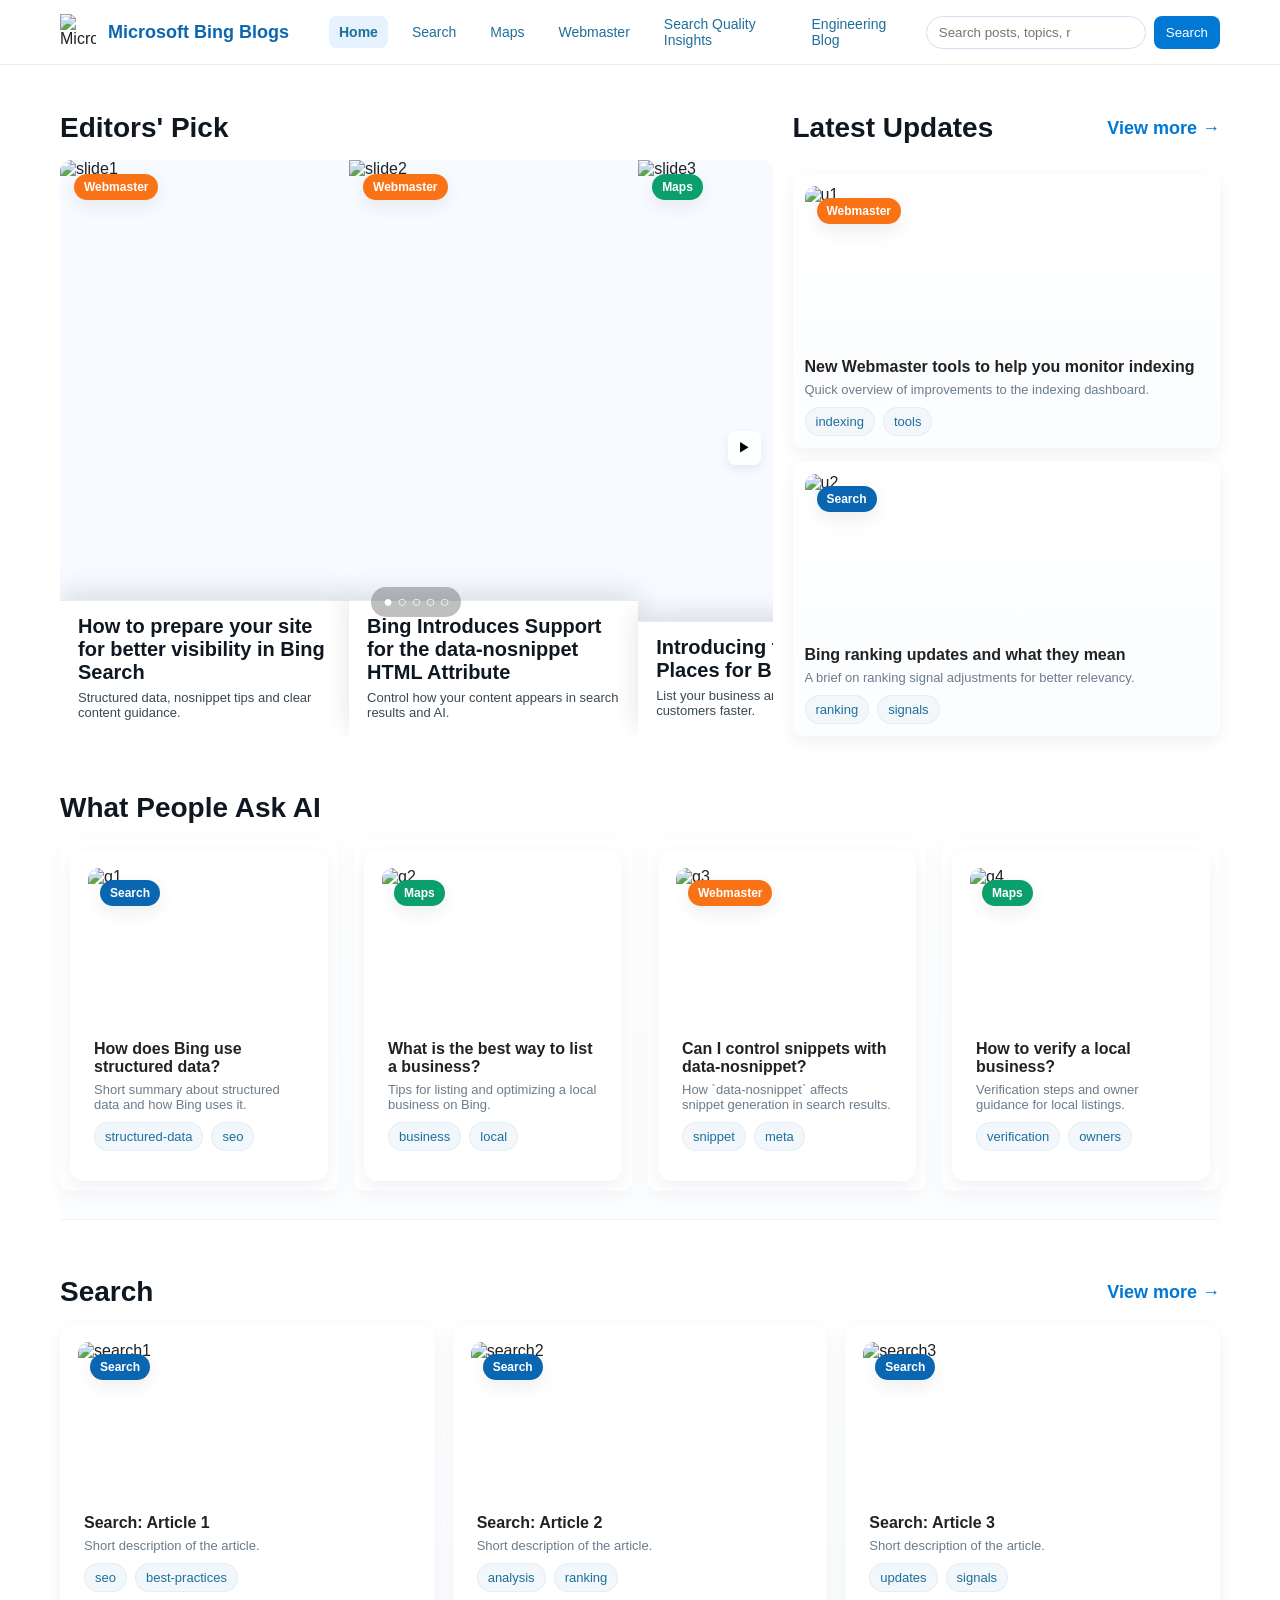
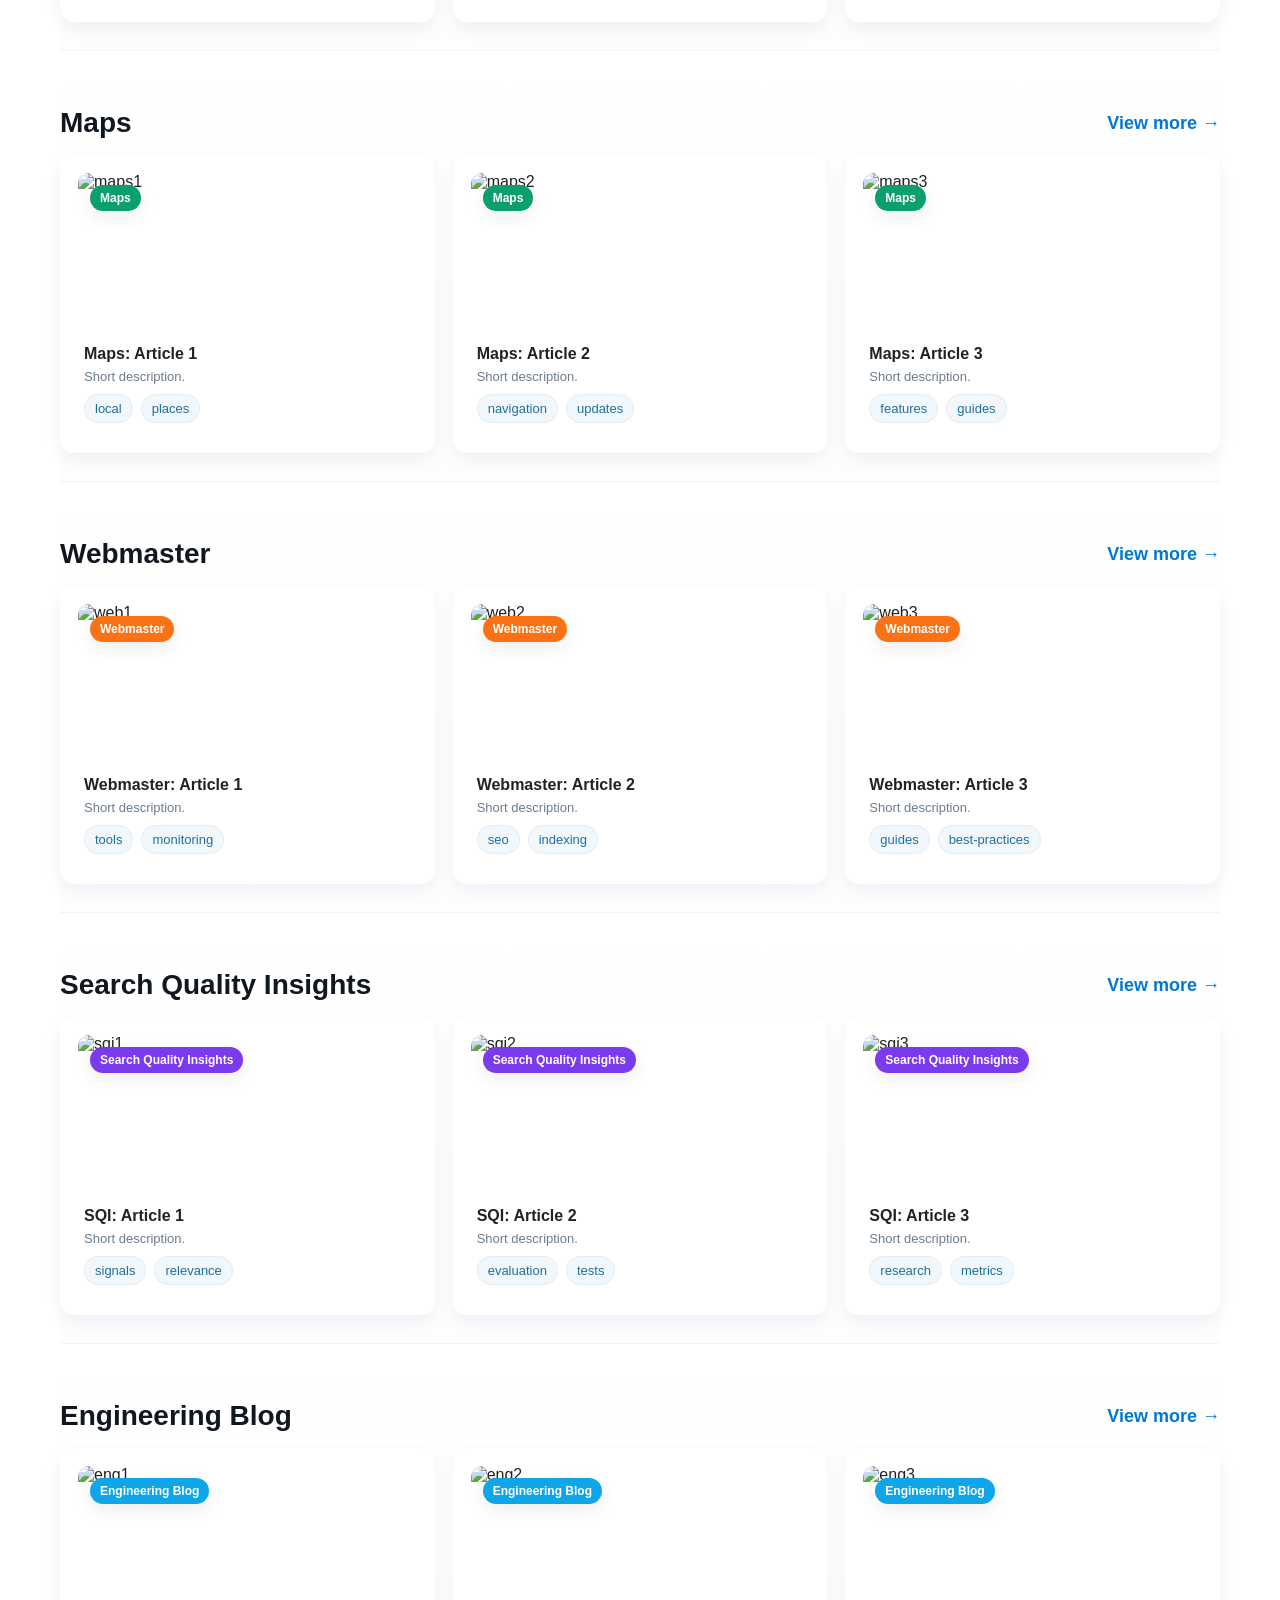
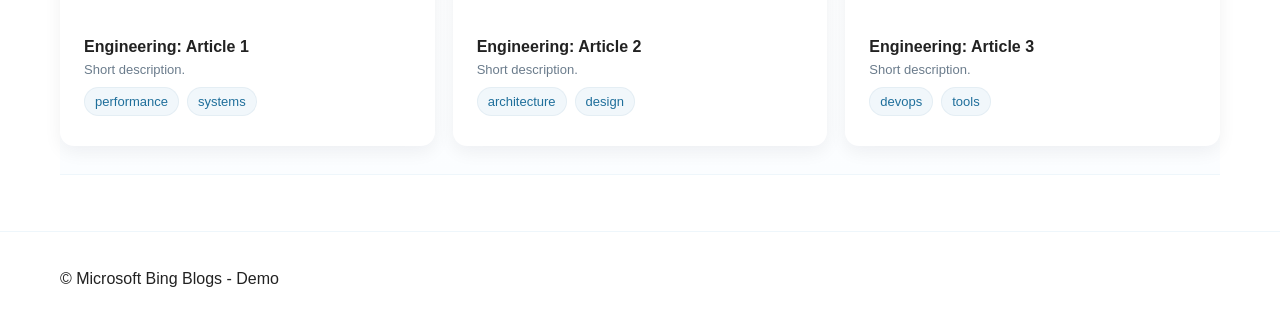
==== site/index.html @ 065822a9 "Initial commit" ====
<!doctype html>
<html lang="zh-CN">
  <head>
    <meta charset="utf-8">
    <meta name="viewport" content="width=device-width, initial-scale=1">
    <title>Home - Microsoft Bing Blogs</title>
    <link rel="stylesheet" href="styles.css">
  </head>
  <body>
    <header class="site-header">
      <div class="container header-inner">
        <div class="brand">
          <img src="https://upload.wikimedia.org/wikipedia/commons/4/44/Microsoft_logo.svg" alt="Microsoft" class="logo">
          <div class="title">Microsoft Bing Blogs</div>
        </div>
        <nav class="nav">
          <a href="#" class="active">Home</a>
          <a href="#">Search</a>
          <a href="#">Maps</a>
          <a href="#">Webmaster</a>
          <a href="#">Search Quality Insights</a>
          <a href="#">Engineering Blog</a>
        </nav>
        <div class="search">
          <input id="searchInput" placeholder="Search posts, topics, r" />
          <button id="searchBtn">Search</button>
        </div>
      </div>
    </header>

    <main class="container main-grid">
      <section class="hero">
        <div class="editors-pick">
          <h3 class="section-title">Editors' Pick</h3>
          <div class="carousel" id="editorsCarousel">
            <button class="carousel-prev" aria-label="Previous">◀</button>
            <div class="slides">
              <a class="slide" href="articles/hero-main.html">
                <img src="https://images.unsplash.com/photo-1506765515384-028b60a970df?q=80&w=1600&auto=format&fit=crop&crop=entropy" alt="slide1">
                <div class="slide-category category-webmaster">Webmaster</div>
                <div class="slide-meta">
                  <h3>How to prepare your site for better visibility in Bing Search</h3>
                  <p class="muted">Structured data, nosnippet tips and clear content guidance.</p>
                </div>
              </a>
              <a class="slide" href="articles/hero-side-1.html">
                <img src="https://images.unsplash.com/photo-1555066931-4365d14bab8c?q=80&w=1600&auto=format&fit=crop&crop=entropy" alt="slide2">
                <div class="slide-category category-webmaster">Webmaster</div>
                <div class="slide-meta">
                  <h3>Bing Introduces Support for the data-nosnippet HTML Attribute</h3>
                  <p class="muted">Control how your content appears in search results and AI.</p>
                </div>
              </a>
              <a class="slide" href="articles/search-1.html">
                <img src="https://images.unsplash.com/photo-1496307042754-b4aa456c4a2d?q=80&w=1600&auto=format&fit=crop&crop=entropy" alt="slide3">
                <div class="slide-category category-maps">Maps</div>
                <div class="slide-meta">
                  <h3>Introducing the New Bing Places for Business</h3>
                  <p class="muted">List your business and reach local customers faster.</p>
                </div>
              </a>
              <a class="slide" href="articles/search-2.html">
                <img src="https://images.unsplash.com/photo-1496307042754-b4aa456c4a2d?q=80&w=1600&auto=format&fit=crop&crop=entropy" alt="slide4">
                <div class="slide-category category-search">Search</div>
                <div class="slide-meta">
                  <h3>Announcing Microsoft Rewards Ultimate Giveaway</h3>
                  <p class="muted">More prizes, more winners — how it works.</p>
                </div>
              </a>
              <a class="slide" href="articles/search-3.html">
                <img src="https://images.unsplash.com/photo-1518770660439-4636190af475?q=80&w=1600&auto=format&fit=crop&crop=entropy" alt="slide5">
                <div class="slide-category category-eng">Engineering Blog</div>
                <div class="slide-meta">
                  <h3>Bing Image Creator adds GPT-40 alongside DALL·E3</h3>
                  <p class="muted">New image generation options for creators.</p>
                </div>
              </a>
            </div>
            <button class="carousel-next" aria-label="Next">▶</button>
            <div class="carousel-dots" id="carouselDots">....</div>
          </div>
        </div>

        <aside class="latest-updates">
          <h3 class="section-title">Latest Updates <a href="#" class="viewall latest-updates-viewmore">View more →</a></h3>
          <a class="card-link" href="articles/hero-side-1.html">
            <article class="update card cat-webmaster">
            <div class="update-media card-media">
              <img src="https://images.unsplash.com/photo-1500530855697-b586d89ba3ee?q=80&w=900&auto=format&fit=crop&crop=faces" alt="u1">
              <div class="category-badge">Webmaster</div>
            </div>
            <div class="update-body">
              <h4>New Webmaster tools to help you monitor indexing</h4>
              <p class="muted">Quick overview of improvements to the indexing dashboard.</p>
              <div class="tags"><span class="tag">indexing</span><span class="tag">tools</span></div>
            </div>
            </article>
          </a>
          <a class="card-link" href="articles/search-2.html">
            <article class="update card cat-search">
            <div class="update-media card-media">
              <img src="https://images.unsplash.com/photo-1506744038136-46273834b3fb?q=80&w=900&auto=format&fit=crop&crop=faces" alt="u2">
              <div class="category-badge">Search</div>
            </div>
            <div class="update-body">
              <h4>Bing ranking updates and what they mean</h4>
              <p class="muted">A brief on ranking signal adjustments for better relevancy.</p>
              <div class="tags"><span class="tag">ranking</span><span class="tag">signals</span></div>
            </div>
            </article>
          </a>
        </aside>
      </section>

      <section class="what-people-ask section">
        <h3 class="section-title">What People Ask AI</h3>
        <div class="qa-cards">
          <a class="card qa-card" href="articles/search-1.html">
            <article class="card cat-search">
              <div class="card-media">
                <img src="https://images.unsplash.com/photo-1518770660439-4636190af475?q=80&w=900&auto=format&fit=crop&crop=faces" alt="q1">
                <div class="category-badge">Search</div>
              </div>
              <div class="card-body">
                <h4>How does Bing use structured data?</h4>
                <p class="muted">Short summary about structured data and how Bing uses it.</p>
                <div class="tags"><span class="tag">structured-data</span><span class="tag">seo</span></div>
              </div>
            </article>
          </a>
          <a class="card qa-card" href="articles/search-2.html">
            <article class="card cat-maps">
              <div class="card-media">
                <img src="https://images.unsplash.com/photo-1496307042754-b4aa456c4a2d?q=80&w=900&auto=format&fit=crop&crop=faces" alt="q2">
                <div class="category-badge">Maps</div>
              </div>
              <div class="card-body">
                <h4>What is the best way to list a business?</h4>
                <p class="muted">Tips for listing and optimizing a local business on Bing.</p>
                <div class="tags"><span class="tag">business</span><span class="tag">local</span></div>
              </div>
            </article>
          </a>
          <a class="card qa-card" href="articles/search-3.html">
            <article class="card cat-webmaster">
              <div class="card-media">
                <img src="https://images.unsplash.com/photo-1555066931-4365d14bab8c?q=80&w=900&auto=format&fit=crop&crop=faces" alt="q3">
                <div class="category-badge">Webmaster</div>
              </div>
              <div class="card-body">
                <h4>Can I control snippets with data-nosnippet?</h4>
                <p class="muted">How `data-nosnippet` affects snippet generation in search results.</p>
                <div class="tags"><span class="tag">snippet</span><span class="tag">meta</span></div>
              </div>
            </article>
          </a>
          <a class="card qa-card" href="articles/maps-1.html">
            <article class="card cat-maps">
              <div class="card-media">
                <img src="https://images.unsplash.com/photo-1500530855697-b586d89ba3ee?q=80&w=900&h=560&auto=format&fit=crop&crop=faces" alt="q4">
                <div class="category-badge">Maps</div>
              </div>
              <div class="card-body">
                <h4>How to verify a local business?</h4>
                <p class="muted">Verification steps and owner guidance for local listings.</p>
                <div class="tags"><span class="tag">verification</span><span class="tag">owners</span></div>
              </div>
            </article>
          </a>
        </div>
      </section>

      <!-- Five category sections -->
      <section class="section category" id="cat-search">
        <h3 class="section-title">Search <a class="viewall" href="#">View more →</a></h3>
        <div class="cards">
          <a class="card-link" href="articles/search-1.html">
            <article class="card cat-search">
              <div class="card-media">
                <img src="https://images.unsplash.com/photo-1496307042754-b4aa456c4a2d?q=80&w=900&auto=format&fit=crop&crop=faces" alt="search1">
                <div class="category-badge">Search</div>
              </div>
              <div class="card-body">
                <h4>Search: Article 1</h4>
                <p class="muted">Short description of the article.</p>
                <div class="tags"><span class="tag">seo</span><span class="tag">best-practices</span></div>
              </div>
            </article>
          </a>
          <a class="card-link" href="articles/search-2.html">
            <article class="card cat-search">
              <div class="card-media">
                <img src="https://images.unsplash.com/photo-1518770660439-4636190af475?q=80&w=900&auto=format&fit=crop&crop=faces" alt="search2">
                <div class="category-badge">Search</div>
              </div>
              <div class="card-body">
                <h4>Search: Article 2</h4>
                <p class="muted">Short description of the article.</p>
                <div class="tags"><span class="tag">analysis</span><span class="tag">ranking</span></div>
              </div>
            </article>
          </a>
          <a class="card-link" href="articles/search-3.html">
            <article class="card cat-search">
              <div class="card-media">
                <img src="https://images.unsplash.com/photo-1555066931-4365d14bab8c?q=80&w=900&auto=format&fit=crop&crop=faces" alt="search3">
                <div class="category-badge">Search</div>
              </div>
              <div class="card-body">
                <h4>Search: Article 3</h4>
                <p class="muted">Short description of the article.</p>
                <div class="tags"><span class="tag">updates</span><span class="tag">signals</span></div>
              </div>
            </article>
          </a>
        </div>
      </section>

      <section class="section category" id="cat-maps">
        <h3 class="section-title">Maps <a class="viewall" href="#">View more →</a></h3>
        <div class="cards">
          <a class="card-link" href="articles/maps-1.html">
            <article class="card cat-maps">
              <div class="card-media">
                <img src="https://images.unsplash.com/photo-1500530855697-b586d89ba3ee?q=80&w=900&auto=format&fit=crop&crop=faces" alt="maps1">
                <div class="category-badge">Maps</div>
              </div>
              <div class="card-body">
                <h4>Maps: Article 1</h4>
                <p class="muted">Short description.</p>
                <div class="tags"><span class="tag">local</span><span class="tag">places</span></div>
              </div>
            </article>
          </a>
          <a class="card-link" href="articles/maps-2.html">
            <article class="card cat-maps">
              <div class="card-media">
                <img src="https://images.unsplash.com/photo-1506744038136-46273834b3fb?q=80&w=900&auto=format&fit=crop&crop=faces" alt="maps2">
                <div class="category-badge">Maps</div>
              </div>
              <div class="card-body">
                <h4>Maps: Article 2</h4>
                <p class="muted">Short description.</p>
                <div class="tags"><span class="tag">navigation</span><span class="tag">updates</span></div>
              </div>
            </article>
          </a>
          <a class="card-link" href="articles/hero-side-2.html">
            <article class="card cat-maps">
              <div class="card-media">
                <img src="https://images.unsplash.com/photo-1504674900247-0877df9cc836?q=80&w=900&auto=format&fit=crop&crop=faces" alt="maps3">
                <div class="category-badge">Maps</div>
              </div>
              <div class="card-body">
                <h4>Maps: Article 3</h4>
                <p class="muted">Short description.</p>
                <div class="tags"><span class="tag">features</span><span class="tag">guides</span></div>
              </div>
            </article>
          </a>
        </div>
      </section>

      <section class="section category" id="cat-webmaster">
        <h3 class="section-title">Webmaster <a class="viewall" href="#">View more →</a></h3>
        <div class="cards">
          <a class="card-link" href="articles/hero-side-1.html">
            <article class="card cat-webmaster">
              <div class="card-media">
                <img src="https://images.unsplash.com/photo-1555066931-4365d14bab8c?q=80&w=900&auto=format&fit=crop&crop=faces" alt="web1">
                <div class="category-badge">Webmaster</div>
              </div>
              <div class="card-body">
                <h4>Webmaster: Article 1</h4>
                <p class="muted">Short description.</p>
                <div class="tags"><span class="tag">tools</span><span class="tag">monitoring</span></div>
              </div>
            </article>
          </a>
          <a class="card-link" href="articles/search-1.html">
            <article class="card cat-webmaster">
              <div class="card-media">
                <img src="https://images.unsplash.com/photo-1496307042754-b4aa456c4a2d?q=80&w=900&auto=format&fit=crop&crop=faces" alt="web2">
                <div class="category-badge">Webmaster</div>
              </div>
              <div class="card-body">
                <h4>Webmaster: Article 2</h4>
                <p class="muted">Short description.</p>
                <div class="tags"><span class="tag">seo</span><span class="tag">indexing</span></div>
              </div>
            </article>
          </a>
          <a class="card-link" href="articles/search-3.html">
            <article class="card cat-webmaster">
              <div class="card-media">
                <img src="https://images.unsplash.com/photo-1518770660439-4636190af475?q=80&w=900&auto=format&fit=crop&crop=faces" alt="web3">
                <div class="category-badge">Webmaster</div>
              </div>
              <div class="card-body">
                <h4>Webmaster: Article 3</h4>
                <p class="muted">Short description.</p>
                <div class="tags"><span class="tag">guides</span><span class="tag">best-practices</span></div>
              </div>
            </article>
          </a>
        </div>
      </section>

      <section class="section category" id="cat-sqi">
        <h3 class="section-title">Search Quality Insights <a class="viewall" href="#">View more →</a></h3>
        <div class="cards">
          <a class="card-link" href="articles/search-2.html">
            <article class="card cat-sqi">
              <div class="card-media">
                <img src="https://images.unsplash.com/photo-1496307042754-b4aa456c4a2d?q=80&w=900&auto=format&fit=crop&crop=faces" alt="sqi1">
                <div class="category-badge">Search Quality Insights</div>
              </div>
              <div class="card-body">
                <h4>SQI: Article 1</h4>
                <p class="muted">Short description.</p>
                <div class="tags"><span class="tag">signals</span><span class="tag">relevance</span></div>
              </div>
            </article>
          </a>
          <a class="card-link" href="articles/search-3.html">
            <article class="card cat-sqi">
              <div class="card-media">
                <img src="https://images.unsplash.com/photo-1518770660439-4636190af475?q=80&w=900&auto=format&fit=crop&crop=faces" alt="sqi2">
                <div class="category-badge">Search Quality Insights</div>
              </div>
              <div class="card-body">
                <h4>SQI: Article 2</h4>
                <p class="muted">Short description.</p>
                <div class="tags"><span class="tag">evaluation</span><span class="tag">tests</span></div>
              </div>
            </article>
          </a>
          <a class="card-link" href="articles/maps-1.html">
            <article class="card cat-sqi">
              <div class="card-media">
                <img src="https://images.unsplash.com/photo-1500530855697-b586d89ba3ee?q=80&w=900&auto=format&fit=crop&crop=faces" alt="sqi3">
                <div class="category-badge">Search Quality Insights</div>
              </div>
              <div class="card-body">
                <h4>SQI: Article 3</h4>
                <p class="muted">Short description.</p>
                <div class="tags"><span class="tag">research</span><span class="tag">metrics</span></div>
              </div>
            </article>
          </a>
        </div>
      </section>

      <section class="section category" id="cat-eng">
        <h3 class="section-title">Engineering Blog <a class="viewall" href="#">View more →</a></h3>
        <div class="cards">
          <a class="card-link" href="articles/search-1.html">
            <article class="card cat-eng">
              <div class="card-media">
                <img src="https://images.unsplash.com/photo-1555066931-4365d14bab8c?q=80&w=900&auto=format&fit=crop&crop=faces" alt="eng1">
                <div class="category-badge">Engineering Blog</div>
              </div>
              <div class="card-body">
                <h4>Engineering: Article 1</h4>
                <p class="muted">Short description.</p>
                <div class="tags"><span class="tag">performance</span><span class="tag">systems</span></div>
              </div>
            </article>
          </a>
          <a class="card-link" href="articles/search-2.html">
            <article class="card cat-eng">
              <div class="card-media">
                <img src="https://images.unsplash.com/photo-1496307042754-b4aa456c4a2d?q=80&w=900&auto=format&fit=crop&crop=faces" alt="eng2">
                <div class="category-badge">Engineering Blog</div>
              </div>
              <div class="card-body">
                <h4>Engineering: Article 2</h4>
                <p class="muted">Short description.</p>
                <div class="tags"><span class="tag">architecture</span><span class="tag">design</span></div>
              </div>
            </article>
          </a>
          <a class="card-link" href="articles/search-3.html">
            <article class="card cat-eng">
              <div class="card-media">
                <img src="https://images.unsplash.com/photo-1518770660439-4636190af475?q=80&w=900&auto=format&fit=crop&crop=faces" alt="eng3">
                <div class="category-badge">Engineering Blog</div>
              </div>
              <div class="card-body">
                <h4>Engineering: Article 3</h4>
                <p class="muted">Short description.</p>
                <div class="tags"><span class="tag">devops</span><span class="tag">tools</span></div>
              </div>
            </article>
          </a>
        </div>
      </section>
    </main>

    <footer class="site-footer">
      <div class="container">
        <p>© Microsoft Bing Blogs - Demo</p>
      </div>
    </footer>

    <script src="script.js"></script>
  </body>
</html>
---- site/styles.css ----
/* Basic reset */
* { box-sizing: border-box; margin: 0; padding: 0; }
html,body { height: 100%; font-family: -apple-system, BlinkMacSystemFont, 'Segoe UI', Roboto, 'Helvetica Neue', Arial; color:#222; }
.container { max-width:1200px; margin:0 auto; padding:20px; }

.site-header { background: #fff; border-bottom:1px solid #e6eef8; position:fixed; top:0; left:0; right:0; z-index:1000; }
.header-inner { display:flex; align-items:center; gap:20px; height:64px; }
.brand { display:flex; align-items:center; gap:12px; }
.logo { width:36px; height:36px; }
.title { font-weight:700; font-size:18px; color:#0b66b2 }
.nav { margin-left:20px; display:flex; gap:14px; flex:1; align-items:center }
.nav a { color:#1f6f9b; text-decoration:none; font-size:14px; padding:8px 10px; border-radius:8px }
.nav a:hover { background:#eef7ff }
.nav a.active { background:#e6f3ff; font-weight:600 }
.search { display:flex; gap:8px; }
.search input { padding:8px 12px; border-radius:22px; border:1px solid #d0e2f2; min-width:220px }
.search button { padding:8px 12px; background:#0078d4; color:#fff; border:none; border-radius:8px; cursor:pointer }

.main-grid { display:block; padding:28px 20px; margin-top:84px; }
.hero { display:grid; grid-template-columns: 5fr 3fr; gap:20px; margin-bottom:28px; align-items:stretch; min-height:460px }
.card { background:#fff; border-radius:14px; padding:18px; box-shadow:0 6px 18px rgba(16,24,40,0.06); overflow:hidden }
.hero-large { min-height:320px; display:flex; flex-direction:column; justify-content:flex-end; background: linear-gradient(180deg,#f3f7fb,#ffffff); }
.hero-large { padding:0; }
.hero-image { width:100%; height:260px; object-fit:cover; display:block }
.hero-content { padding:20px; }
.read-more { display:inline-block; background:#0078d4; color:#fff; padding:8px 12px; border-radius:8px; text-decoration:none }

/* Carousel */
.editors-pick { height:100%; display:flex; flex-direction:column }
.editors-pick .area-desc { padding:12px 14px; color:#45657a; font-size:14px }
.editors-pick .carousel { position:relative; overflow:hidden; border-radius:12px; background:#f7fbff; flex:1; display:flex; align-items:stretch }
.editors-pick .slides { display:flex; transition:transform 0.45s ease; height:100% }
.editors-pick .slide { min-width:100%; display:block; color:inherit; text-decoration:none; position:relative; height:100% }
.editors-pick .slide img { width:100%; height:80%; object-fit:cover; display:block }
.editors-pick .slide-meta {
  position:absolute;
  left:0;
  right:0;
  bottom:0;
  min-height:20%;
  padding:14px 18px 16px;
  background:#ffffff;
  border-top:1px solid #e5ecf3;
  box-shadow:0 -8px 24px rgba(15,23,42,0.12), inset 0 1px 0 rgba(255,255,255,0.75);
  color:#0f1720;
  text-shadow:none;
  z-index:2;
}
.editors-pick .slide-category {
  position:absolute;
  top:14px;
  left:14px;
  z-index:3;
  display:inline-flex;
  align-items:center;
  margin:0;
  padding:6px 10px;
  border-radius:999px;
  color:#fff;
  font-weight:700;
  font-size:12px;
  box-shadow:0 6px 18px rgba(16,24,40,0.08);
}
.editors-pick .slide-category.category-search { background:#0b66b2; }
.editors-pick .slide-category.category-maps { background:#0b9f6b; }
.editors-pick .slide-category.category-webmaster { background:#f97316; }
.editors-pick .slide-category.category-sqi { background:#7c3aed; }
.editors-pick .slide-category.category-eng { background:#0ea5e9; }
.editors-pick .slide-meta h3 { margin:0 0 6px 0; font-size:20px; color:#0f1720 }
.editors-pick .slide-meta p { margin:0; color:#3b4852 }
.carousel-prev, .carousel-next { position:absolute; top:50%; transform:translateY(-50%); background:rgba(255,255,255,0.92); border:none; padding:8px 10px; border-radius:8px; cursor:pointer; box-shadow:0 4px 10px rgba(16,24,40,0.08) }
.carousel-prev { left:12px }
.carousel-next { right:12px }
.carousel-dots { position:absolute; top:calc(80% - 34px); left:50%; transform:translateX(-50%); color:#fff; font-weight:700; background:rgba(0,0,0,0.25); padding:6px 12px; border-radius:20px; z-index:4 }

/* Section separation */
.section { padding:28px 0; border-bottom:1px solid #eef6fb; background: linear-gradient(180deg, #ffffff 0%, #fbfdff 100%); }
.section-title { margin-bottom:14px; display:flex; align-items:center; justify-content:space-between }

/* Card sizing and consistency */
.card { display:flex; flex-direction:column; height:100%; }
.card img { border-radius:8px }
.card-media { position:relative; overflow:hidden; border-radius:10px }
.card-media img { width:100%; height:160px; object-fit:cover; display:block }
.category-badge { position:absolute; top:12px; left:12px; padding:6px 10px; border-radius:999px; color:#fff; font-weight:700; font-size:12px; box-shadow:0 6px 18px rgba(16,24,40,0.08); display:inline-flex; align-items:center; white-space:nowrap; z-index:2; background:#0b66b2; }
.cat-search .category-badge { background:#0b66b2 }
.cat-maps .category-badge { background:#0b9f6b }
.cat-webmaster .category-badge { background:#f97316 }
.cat-sqi .category-badge { background:#7c3aed }
.cat-eng .category-badge { background:#0ea5e9 }
.tags { margin-top:10px; display:flex; gap:8px; flex-wrap:wrap }
.tag { background:#f1f7fb; color:#1f6f9b; padding:6px 10px; border-radius:999px; font-size:13px; border:1px solid rgba(17,93,142,0.06) }
.card-body { flex:1; display:flex; flex-direction:column; justify-content:space-between }

/* Latest updates sizing */
.latest-updates .update { background:linear-gradient(180deg,#fff,#fbfdff); padding:12px; border-radius:10px }
.update-media img { width:120px; height:80px }

/* QA cards uniform */
.qa-card { background:#fff; padding:10px; border-radius:10px; box-shadow:0 6px 18px rgba(16,24,40,0.04) }


/* Latest updates */
.latest-updates { display:flex; flex-direction:column; gap:14px; height:100%; justify-content:flex-start }
.latest-updates .area-desc { padding:12px 14px; color:#45657a; font-size:14px }
.latest-updates .card-link { display:block; text-decoration:none; color:inherit }
.update { display:flex; gap:12px; align-items:flex-start; background:transparent; flex-direction:column }
.update { background:linear-gradient(180deg,#fff,#fbfdff); padding:12px; border-radius:10px }
.update-media { width:100%; }
.update-media img { width:100%; height:140px; object-fit:cover; border-radius:10px }
.update-body { flex:1 }

/* QA cards */
.what-people-ask .qa-cards { display:grid; grid-template-columns: repeat(4,1fr); gap:16px; margin-top:12px }
.qa-card { display:flex; gap:12px; align-items:center; text-decoration:none; color:inherit }
.qa-media img { width:140px; height:120px; object-fit:cover; border-radius:8px }
.qa-body h4 { font-size:15px; margin-bottom:6px }
.meta-small { font-size:13px; color:#6b7c8c }

/* Category cards adjustments */
.cards { display:grid; grid-template-columns: repeat(3,1fr); gap:18px; margin-top:12px }

@media (max-width:1100px) {
  .what-people-ask .qa-cards { grid-template-columns: repeat(2,1fr); }
  .cards { grid-template-columns: repeat(2,1fr); }
}
@media (max-width:700px) {
  .hero { grid-template-columns: 1fr; }
  .latest-updates { order:2 }
  .what-people-ask .qa-cards { grid-template-columns: 1fr; }
  .cards { grid-template-columns: 1fr; }
}
.badge { color:#0b66b2; font-size:12px; font-weight:600; margin-bottom:8px }
.meta { font-size:12px; color:#6b7c8c; margin-bottom:10px }
.hero-title { font-size:28px; margin-bottom:6px }
.hero-excerpt { color:#6b7c8c }
.hero-side { display:flex; flex-direction:column; gap:16px }
.small-card img { width:100%; height:90px; object-fit:cover; border-radius:8px; margin-bottom:8px }
.small-card h4 { font-size:14px; margin-bottom:6px }
.muted { color:#6b7c8c; font-size:13px }

.section { margin-bottom:28px }
.section-title { font-size:28px; margin-bottom:16px; display:flex; align-items:center; justify-content:space-between; color:#0f1720; font-weight:800 }
.viewall, .latest-updates .viewall { font-size:18px; color:#0078d4; font-weight:700; text-decoration:none; }
.latest-updates .viewall:hover { text-decoration:underline; }
.cards { display:grid; grid-template-columns: repeat(3,1fr); gap:18px }
.card img { width:100%; height:160px; object-fit:cover; border-radius:10px; display:block }
.card-body { padding:12px 6px }
.kicker { font-size:12px; color:#5d87a6; margin-bottom:6px }
.card h4 { font-size:16px; margin-bottom:6px }

/* Make whole card clickable when wrapped in a link */
.card-link, .hero-link { text-decoration:none; color:inherit; display:block }
.card-link .card, .hero-link .card { transition: transform 0.18s ease, box-shadow 0.18s ease }
.card-link:hover .card, .hero-link:hover .card { transform: translateY(-6px); box-shadow:0 10px 26px rgba(16,24,40,0.12) }

.site-footer { border-top:1px solid #eef6fb; padding:18px 0; background:#fff }

@media (max-width:900px) {
  .hero { grid-template-columns: 1fr; }
  .cards { grid-template-columns: repeat(2,1fr); }
}
.article-page { padding:32px 20px; max-width:980px; margin:0 auto; }
.article-page a.back-link { color:#1f6f9b; text-decoration:none; display:inline-flex; align-items:center; margin-bottom:22px; font-weight:600; }
.article-page .article-header { position:relative; border-radius:20px; overflow:hidden; margin-bottom:28px; }
.article-page .article-header img { width:100%; height:420px; object-fit:cover; display:block; }
.article-page .article-key-takeaway { position:absolute; top:24px; left:24px; background:rgba(255,255,255,0.96); color:#0f1720; padding:12px 16px; border-radius:999px; font-weight:700; box-shadow:0 20px 40px rgba(15,23,42,0.12); }
.article-page .article-title-group {
  margin-bottom:20px;
  background:#f3f5f8;
  border:1px solid #e3e8ef;
  border-radius:20px;
  padding:28px 28px 22px;
}
.article-page h1 {
  font-size:52px;
  line-height:1.08;
  letter-spacing:-0.02em;
  color:#0f172a;
  margin-bottom:16px;
}
.article-page .article-meta {
  display:flex;
  flex-wrap:wrap;
  align-items:center;
  gap:10px;
  color:#374151;
  font-size:14px;
  font-weight:600;
  margin-bottom:16px;
}
.article-page .article-meta span {
  display:inline-flex;
  align-items:center;
}
.article-page .article-meta span + span::before {
  content:"\2022";
  color:#9ca3af;
  margin:0 10px 0 2px;
  font-weight:700;
}
.article-page .article-meta span:first-child::before {
  content:"";
  width:34px;
  height:34px;
  border-radius:50%;
  margin-right:10px;
  background:linear-gradient(135deg,#d1d5db,#9ca3af);
  box-shadow:inset 0 0 0 2px #ffffff, 0 2px 6px rgba(15,23,42,0.15);
}
.article-page .article-meta span:last-child::before {
  content:"\25f7";
  font-size:16px;
  color:#6b7280;
  margin-right:6px;
  margin-left:2px;
}
.article-page .article-summary {
  margin-bottom:16px;
  color:#374151;
  font-size:18px;
  line-height:1.65;
  background:transparent;
  border:0;
  border-radius:0;
  padding:0;
}
.article-page .article-summary::before {
  content:"Summary";
  display:block;
  margin-bottom:8px;
  font-size:16px;
  font-weight:800;
  letter-spacing:0.02em;
  color:#6b7280;
}
.article-page .article-tags { display:flex; flex-wrap:wrap; gap:10px; margin-top:8px; }
.article-page .article-tags .tag {
  background:#e9e8f7;
  color:#4f46e5;
  padding:8px 14px;
  border-radius:999px;
  font-size:13px;
  font-weight:600;
  border:1px solid rgba(79,70,229,0.12);
}
.article-page .article-content { margin-bottom:40px; color:#334155; line-height:1.8; }
.article-page .article-content h2 { font-size:24px; margin:30px 0 16px; }
.article-page .article-content p { margin-bottom:18px; }
.article-page .article-content img { width:100%; border-radius:18px; margin:24px 0; }
.article-page .article-video { position:relative; padding-top:56.25%; margin:24px 0; border-radius:18px; overflow:hidden; box-shadow:0 20px 50px rgba(15,23,42,0.12); }
.article-page .article-video iframe { position:absolute; top:0; left:0; width:100%; height:100%; border:0; }
.article-page .article-code { background:#0b1220; color:#f8fafc; border-radius:16px; padding:20px; font-family:SFMono-Regular,Consolas,Menlo,Monaco,monospace; font-size:13px; overflow-x:auto; margin:24px 0; }
.article-page .article-code code { color:#f8fafc; }
.related-articles { margin-top:10px; }
.related-articles h3 { font-size:24px; margin-bottom:18px; }
.related-articles .related-grid { display:grid; grid-template-columns: repeat(3,minmax(0,1fr)); gap:18px; }
.related-card { background:#fff; border-radius:18px; overflow:hidden; box-shadow:0 16px 35px rgba(15,23,42,0.08); text-decoration:none; color:inherit; display:block; }
.related-card img { width:100%; height:170px; object-fit:cover; display:block; }
.related-card .related-body { padding:16px; }
.related-card .related-body h4 { margin:0 0 10px; font-size:18px; }
.related-card .related-body p { margin:0; color:#6b7280; font-size:14px; line-height:1.6; }
@media (max-width:900px) {
  .related-articles .related-grid { grid-template-columns: 1fr 1fr; }
}
@media (max-width:700px) {
  .article-page { padding:24px 16px; }
  .article-page .article-title-group { padding:22px 18px 18px; border-radius:16px; }
  .article-page h1 { font-size:34px; }
  .related-articles .related-grid { grid-template-columns: 1fr; }
}
@media (max-width:600px) {
  .nav { display:none }
  .cards { grid-template-columns: 1fr; }
  .search input { min-width:120px }
}
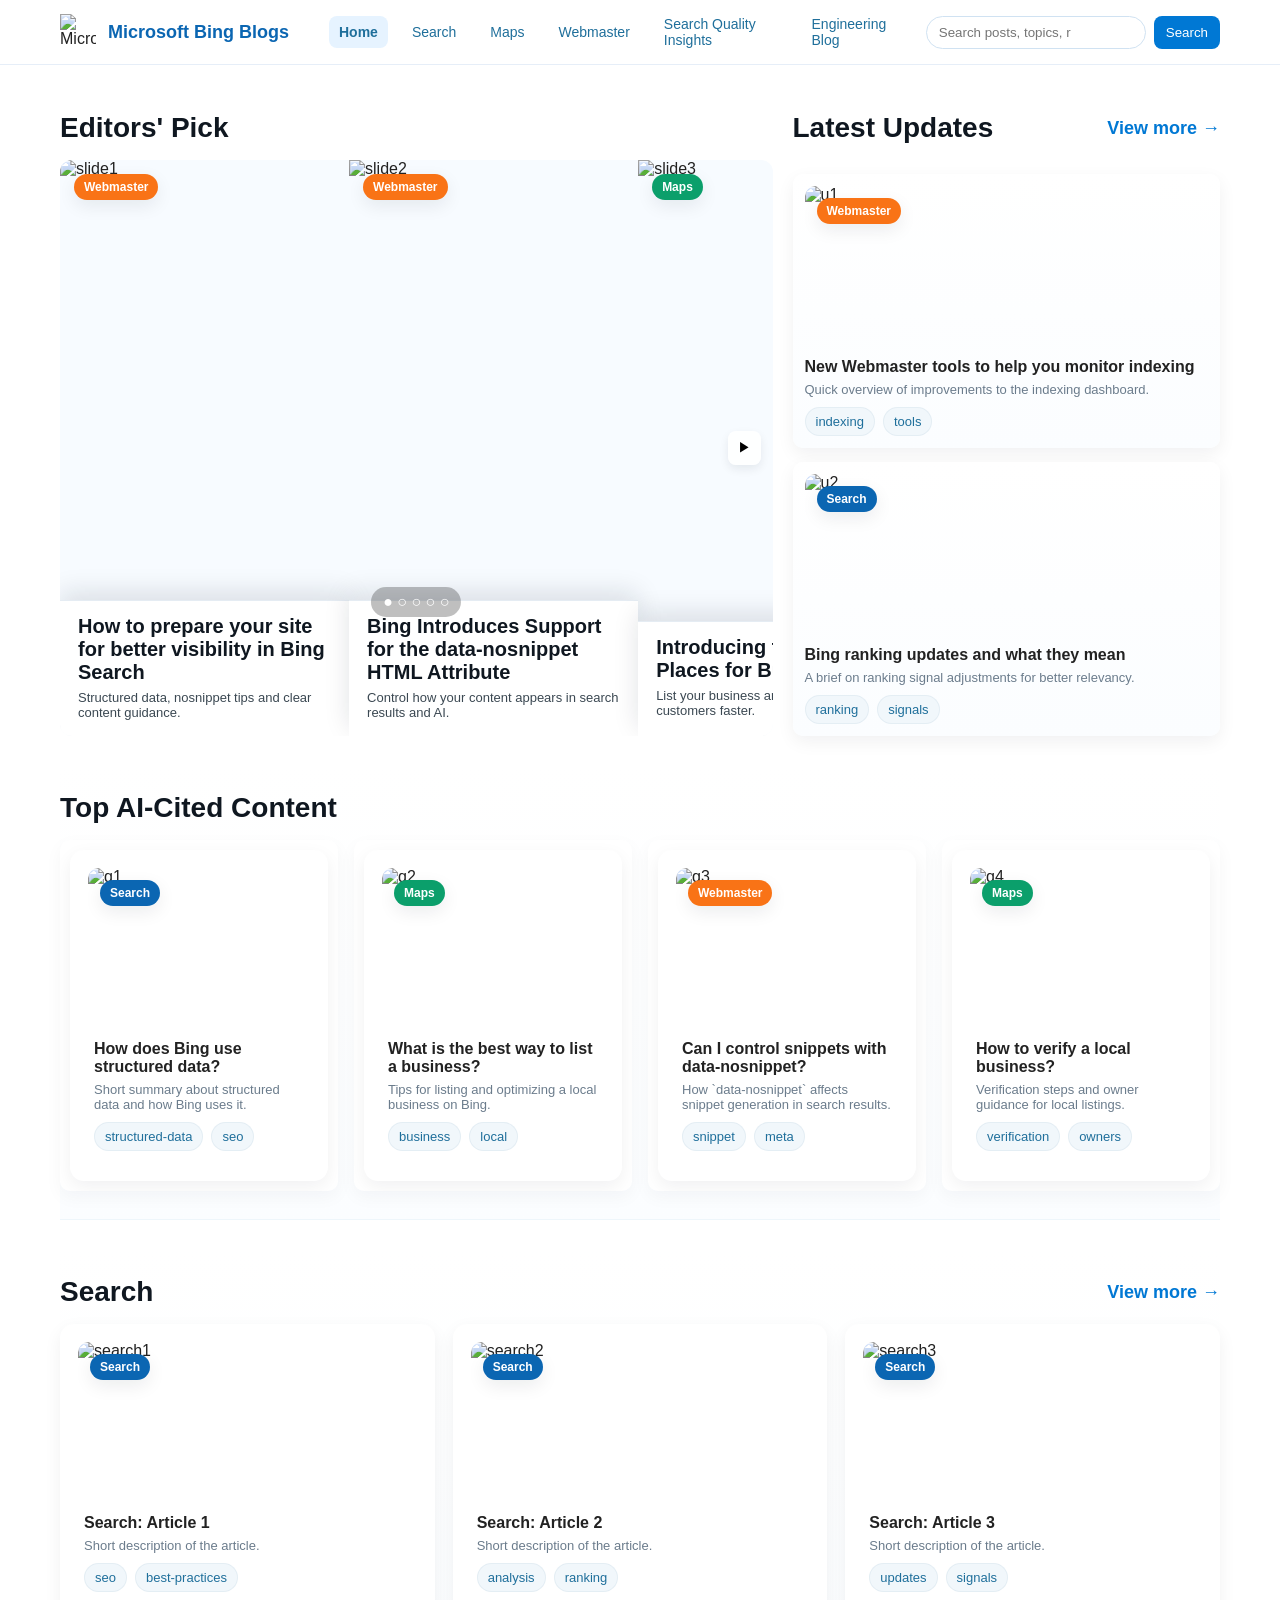
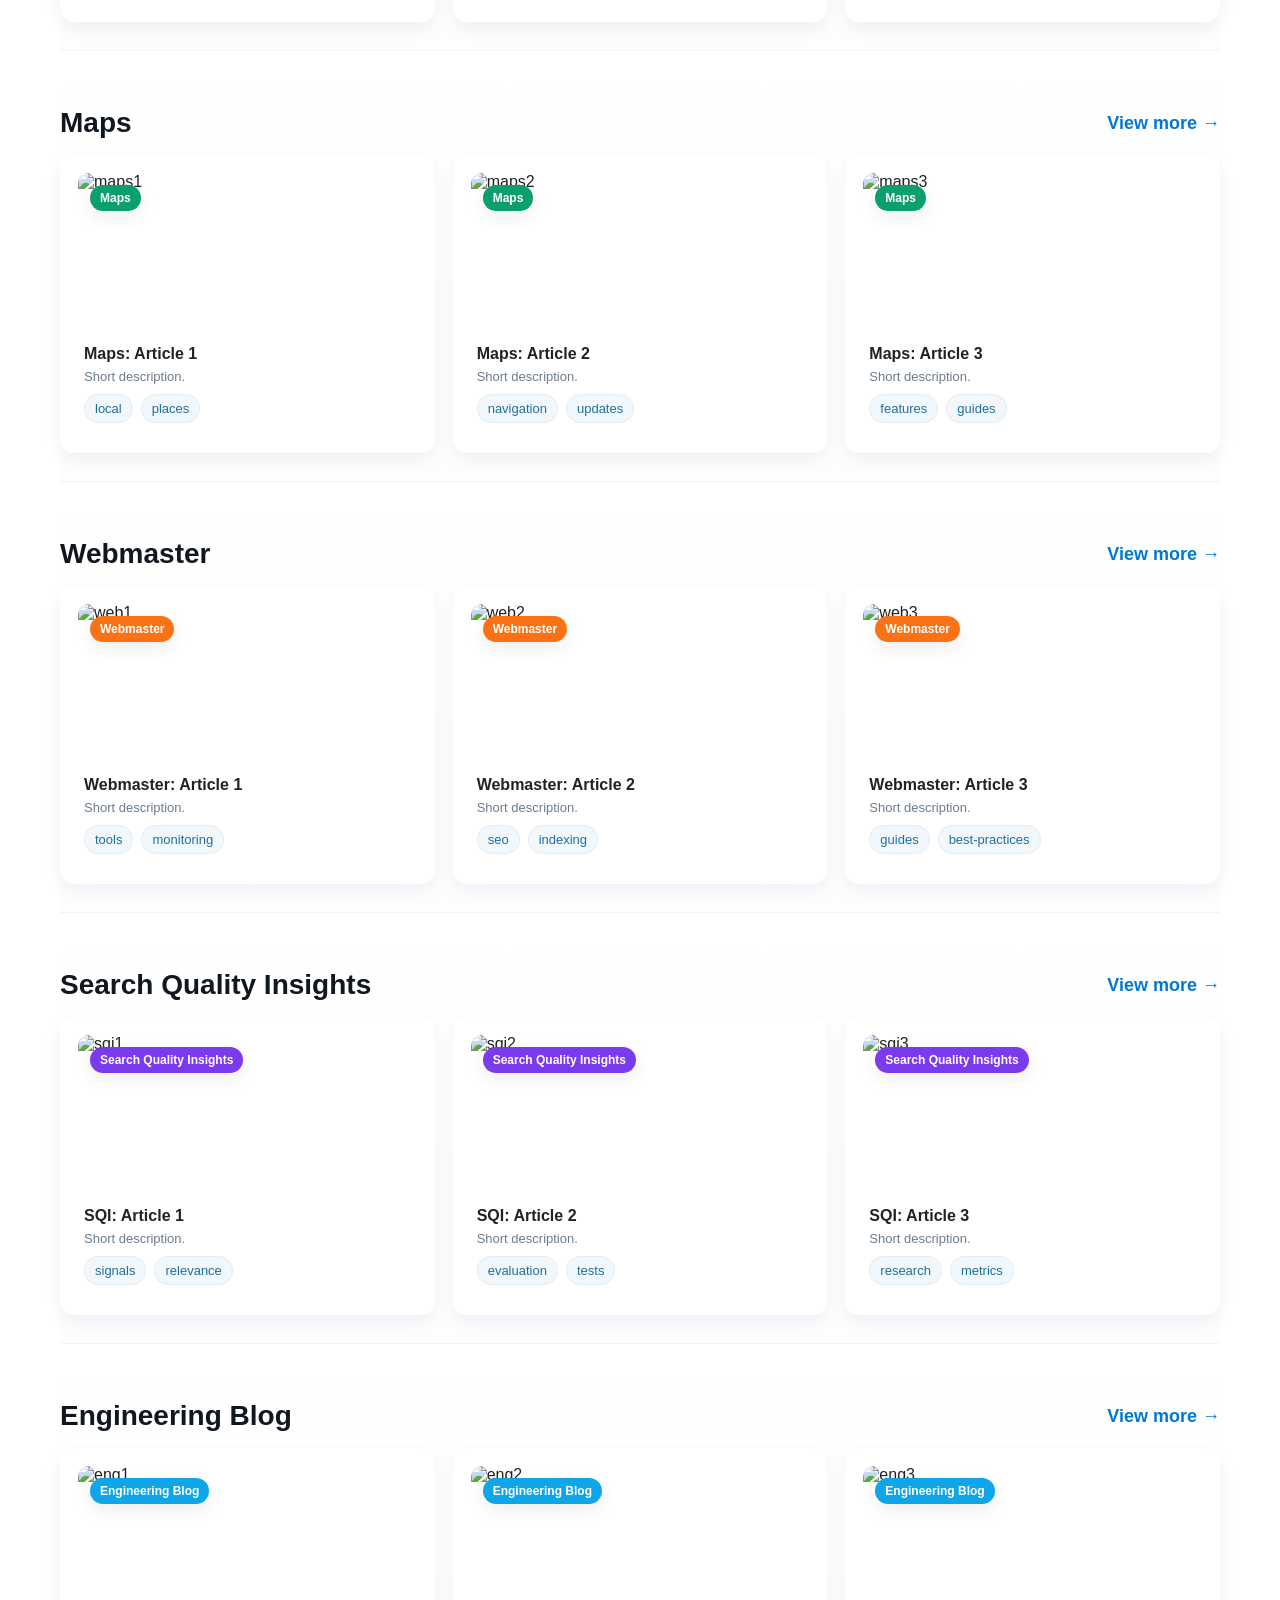
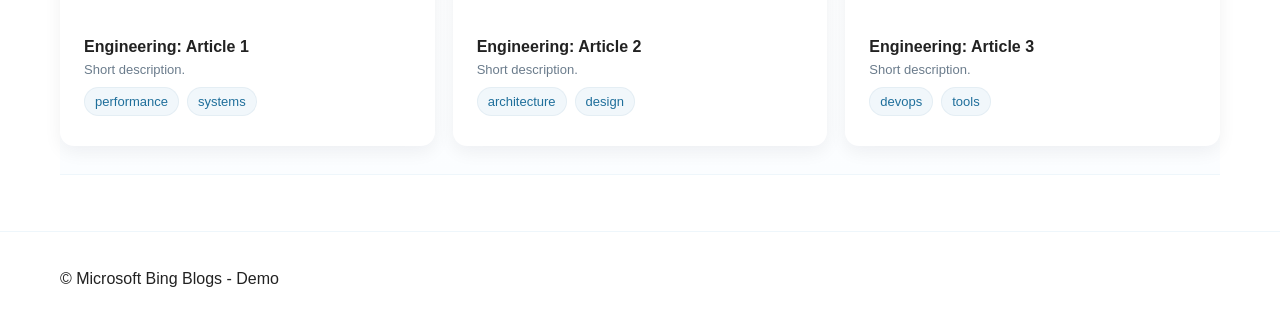
==== commit 65a4b8dd: "Update home section title to Top AI-Cited Content" ====
--- a/site/index.html
+++ b/site/index.html
@@ -113,7 +113,7 @@
       </section>
 
       <section class="what-people-ask section">
-        <h3 class="section-title">What People Ask AI</h3>
+        <h3 class="section-title">Top AI-Cited Content</h3>
         <div class="qa-cards">
           <a class="card qa-card" href="articles/search-1.html">
             <article class="card cat-search">
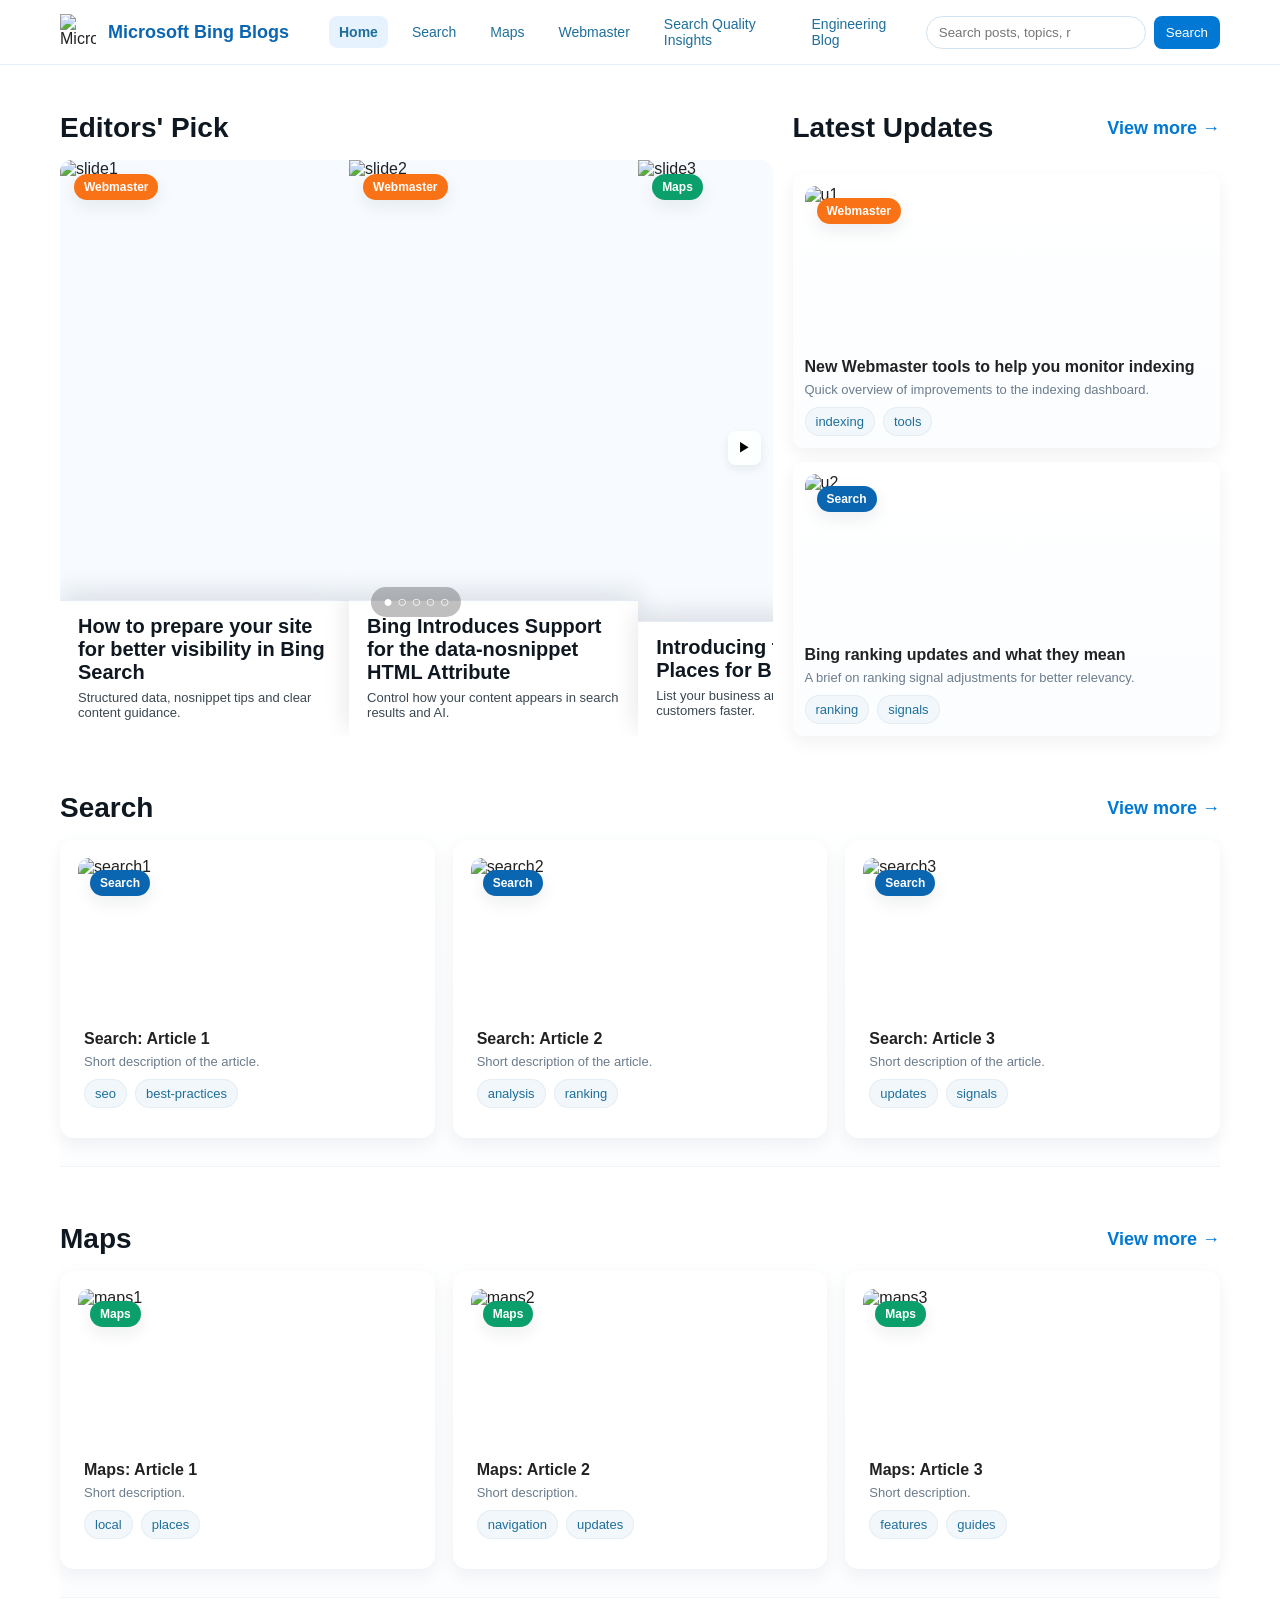
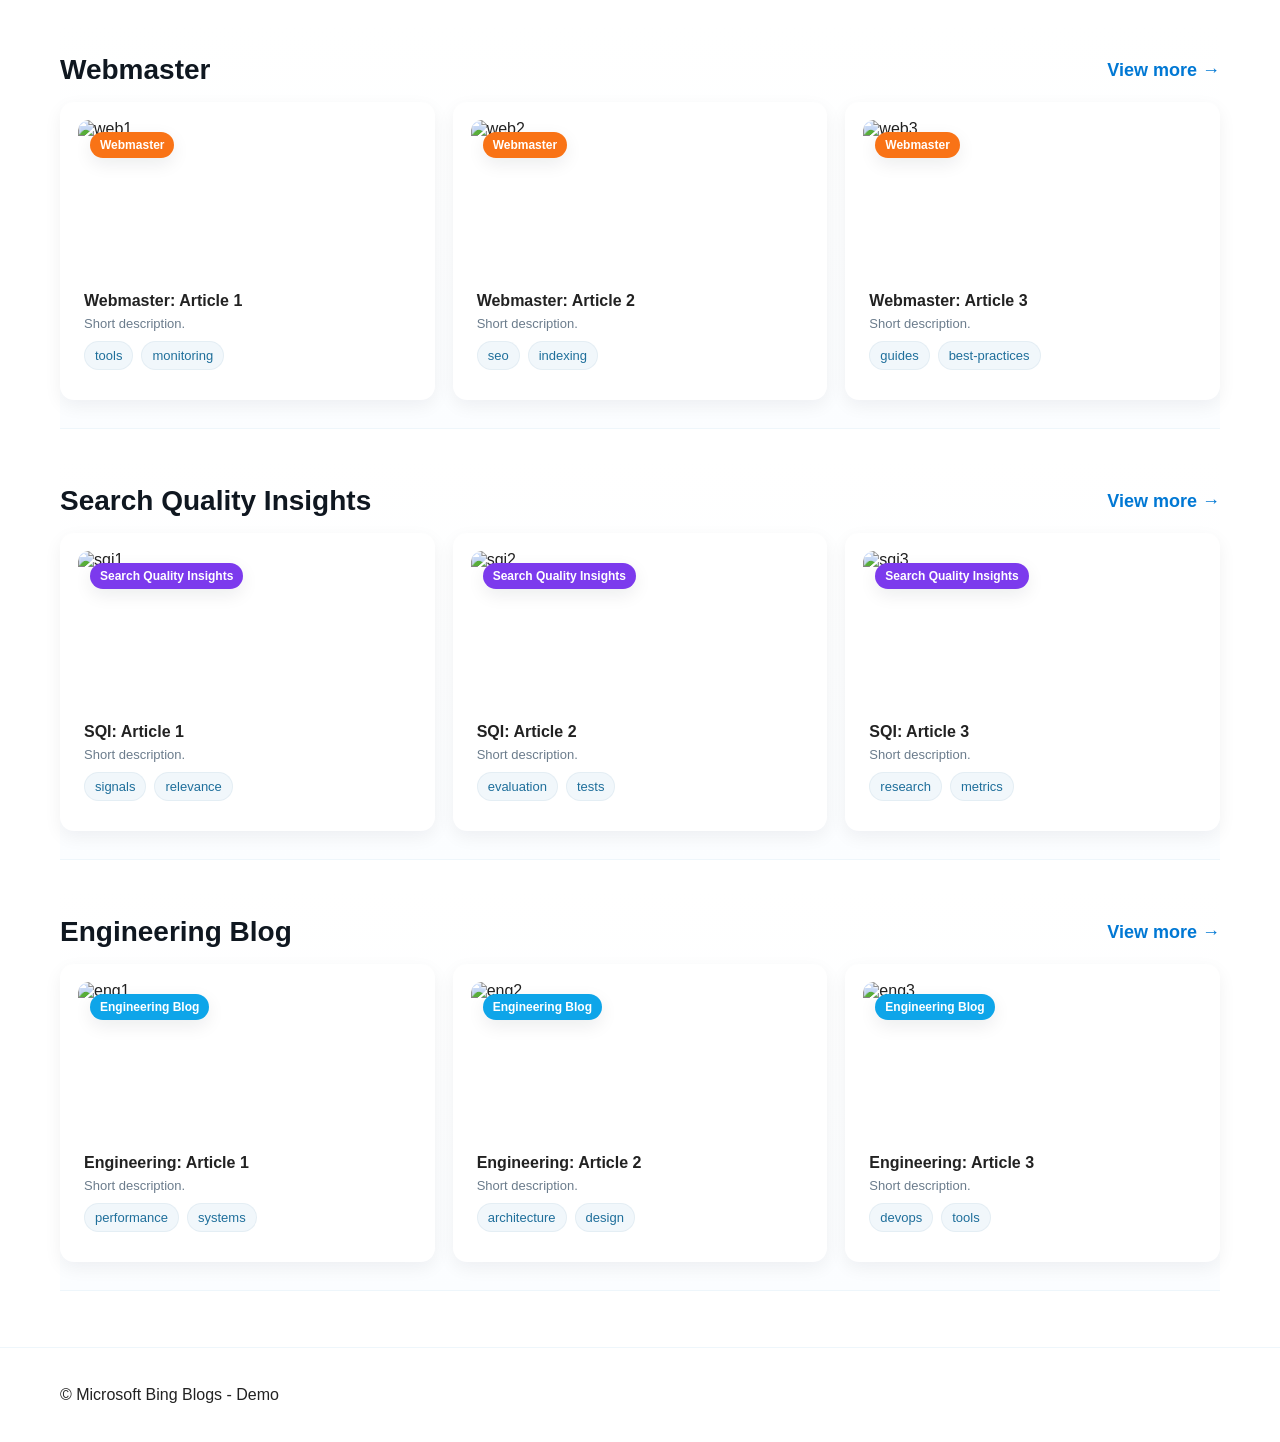
==== commit 169dca11: "Hide Top AI-Cited Content section on homepage" ====
--- a/site/index.html
+++ b/site/index.html
@@ -112,6 +112,7 @@
         </aside>
       </section>
 
+      <!--
       <section class="what-people-ask section">
         <h3 class="section-title">Top AI-Cited Content</h3>
         <div class="qa-cards">
@@ -169,6 +170,7 @@
           </a>
         </div>
       </section>
+      -->
 
       <!-- Five category sections -->
       <section class="section category" id="cat-search">
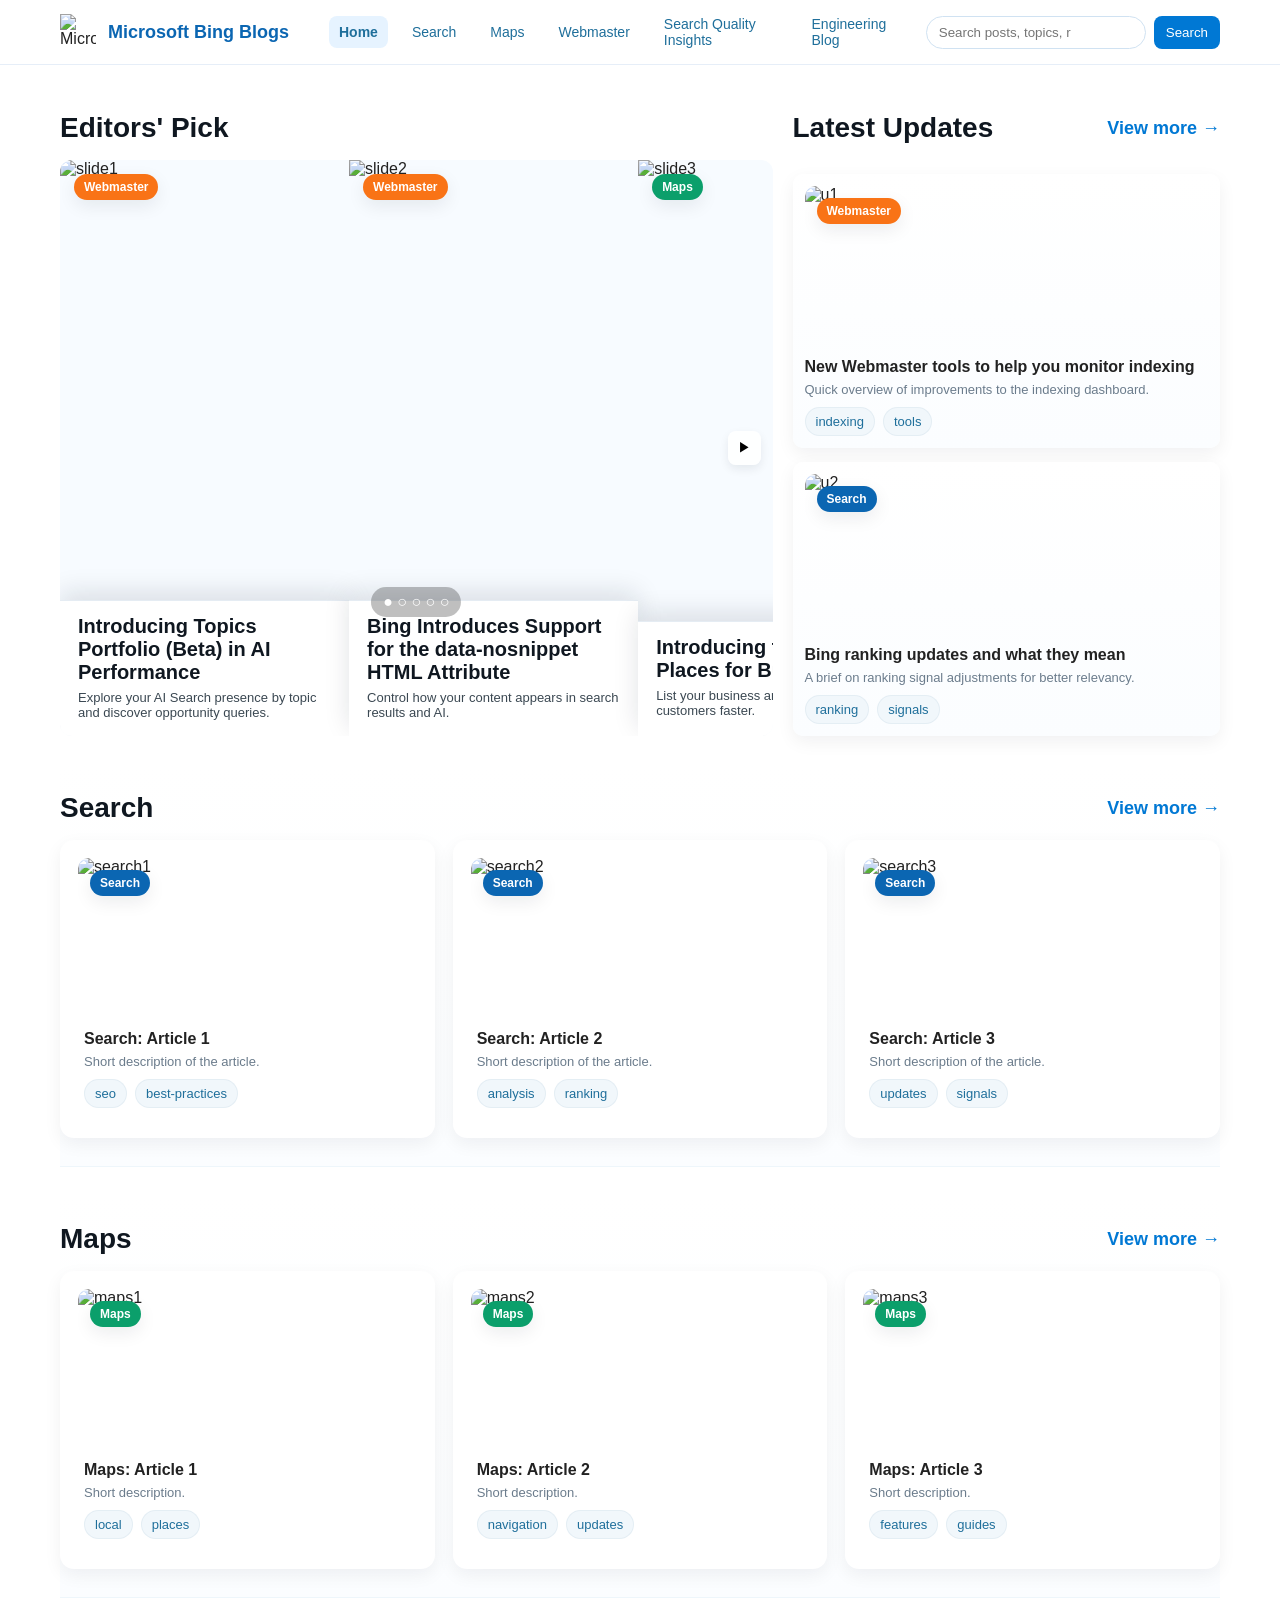
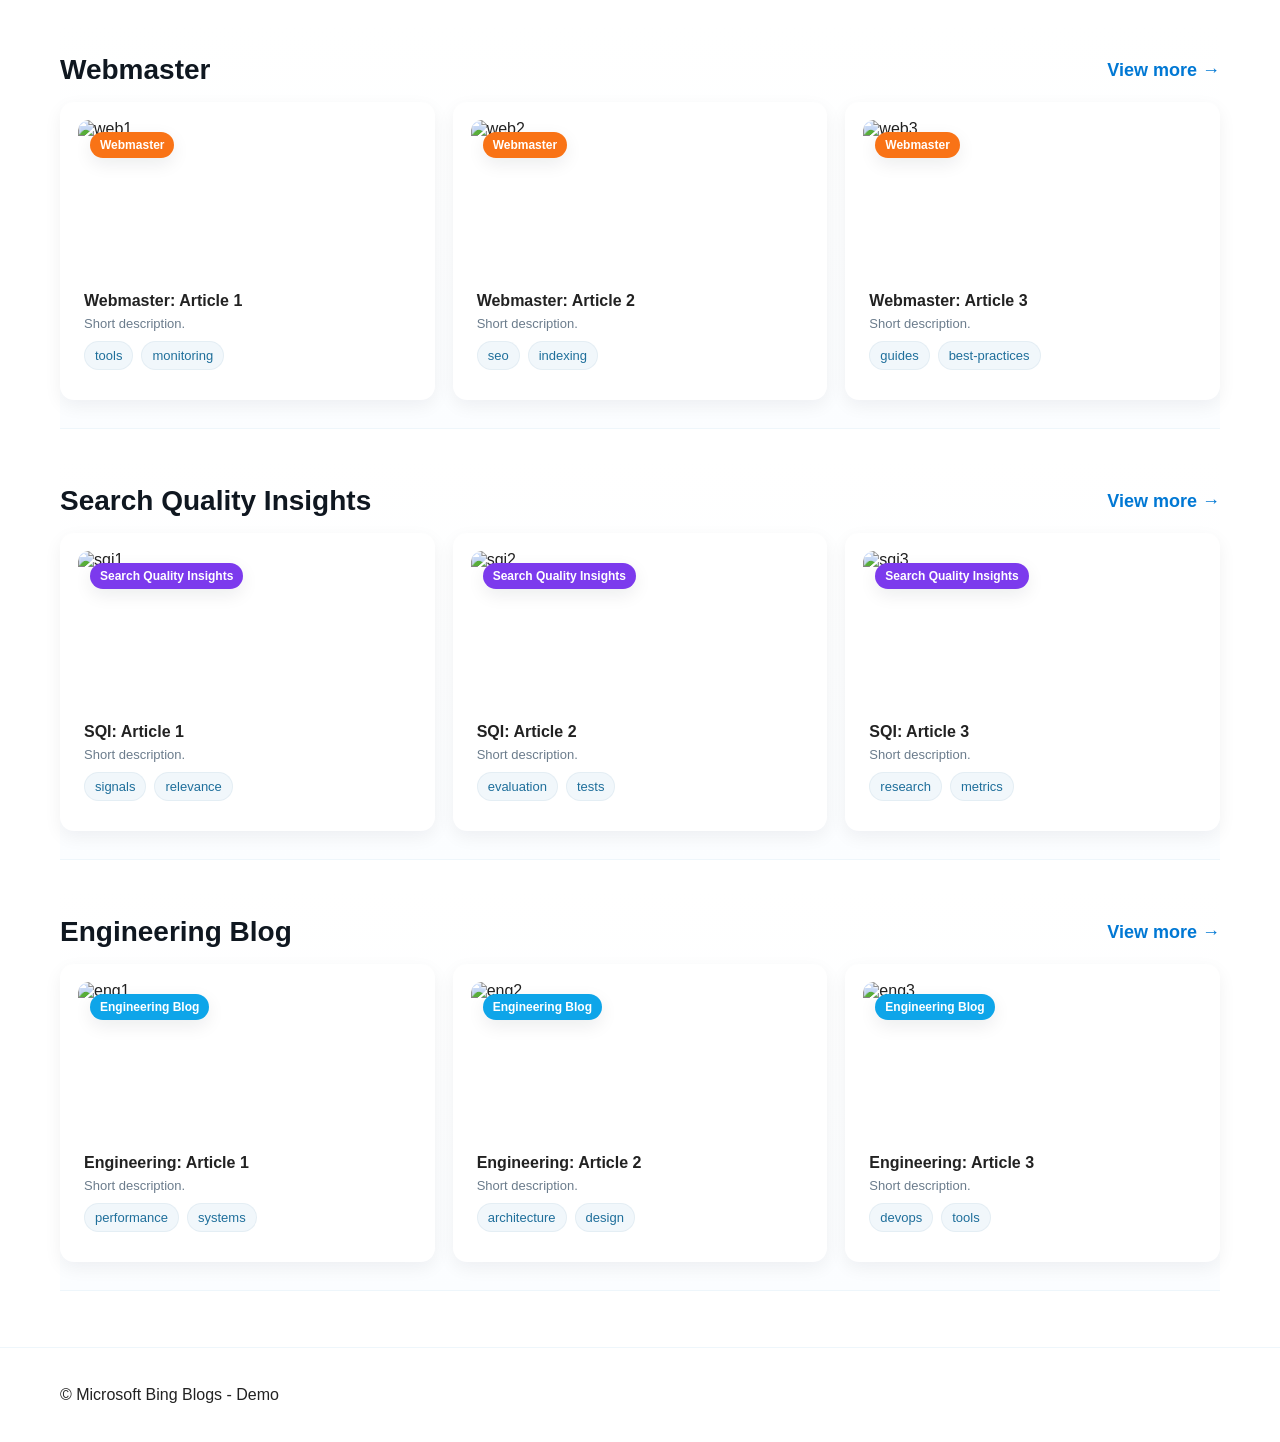
==== commit 4879767a: "Publish Topics Portfolio beta article Co-authored-by: Copilot <223556219+Copilot@users.noreply.githu" ====
--- a/site/index.html
+++ b/site/index.html
@@ -39,8 +39,8 @@
                 <img src="https://images.unsplash.com/photo-1506765515384-028b60a970df?q=80&w=1600&auto=format&fit=crop&crop=entropy" alt="slide1">
                 <div class="slide-category category-webmaster">Webmaster</div>
                 <div class="slide-meta">
-                  <h3>How to prepare your site for better visibility in Bing Search</h3>
-                  <p class="muted">Structured data, nosnippet tips and clear content guidance.</p>
+                  <h3>Introducing Topics Portfolio (Beta) in AI Performance</h3>
+                  <p class="muted">Explore your AI Search presence by topic and discover opportunity queries.</p>
                 </div>
               </a>
               <a class="slide" href="articles/hero-side-1.html">
--- a/site/styles.css
+++ b/site/styles.css
@@ -161,6 +161,59 @@
   .cards { grid-template-columns: repeat(2,1fr); }
 }
 .article-page { padding:32px 20px; max-width:980px; margin:0 auto; }
+.article-page [id] { scroll-margin-top:72px; }
+.reading-progress {
+  position:fixed;
+  top:0;
+  left:0;
+  z-index:1000;
+  width:100%;
+  height:4px;
+  background:rgba(226,232,240,0.72);
+}
+.reading-progress-bar {
+  display:block;
+  width:0;
+  height:100%;
+  background:linear-gradient(90deg,#1f6f9b,#4a90bd);
+  transition:width 80ms linear;
+}
+.article-section-nav {
+  position:fixed;
+  top:120px;
+  right:16px;
+  z-index:20;
+  width:140px;
+  padding:12px 12px 12px 18px;
+  border-left:1px solid #dbe4ec;
+  background:rgba(255,255,255,0.94);
+  backdrop-filter:blur(8px);
+}
+.article-section-nav p {
+  margin:0 0 12px;
+  color:#0f172a;
+  font-size:13px;
+  font-weight:800;
+  letter-spacing:0.04em;
+  text-transform:uppercase;
+}
+.article-section-nav ul { margin:0; padding:0; list-style:none; }
+.article-section-nav li + li { margin-top:4px; }
+.article-section-nav a {
+  display:block;
+  padding:6px 0;
+  color:#64748b;
+  font-size:13px;
+  line-height:1.35;
+  text-decoration:none;
+  transition:color 160ms ease, transform 160ms ease;
+}
+.article-section-nav a:hover,
+.article-section-nav a.active {
+  color:#1f6f9b;
+  transform:translateX(3px);
+}
+.article-section-nav a.active { font-weight:700; }
 .article-page a.back-link { color:#1f6f9b; text-decoration:none; display:inline-flex; align-items:center; margin-bottom:22px; font-weight:600; }
 .article-page .article-header { position:relative; border-radius:20px; overflow:hidden; margin-bottom:28px; }
 .article-page .article-header img { width:100%; height:420px; object-fit:cover; display:block; }
@@ -193,20 +246,26 @@
   display:inline-flex;
   align-items:center;
 }
+.article-page .article-meta .article-authors { gap:10px; }
+.article-page .article-meta .article-author-prefix { color:#374151; }
+.article-page .article-meta .article-authors a {
+  color:#1f6f9b;
+  text-decoration:underline;
+  text-decoration-thickness:1px;
+  text-underline-offset:3px;
+}
+.article-page .article-meta .article-authors a + a::before {
+  content:",";
+  color:#6b7280;
+  margin-right:10px;
+  text-decoration:none;
+  display:inline-block;
+}
 .article-page .article-meta span + span::before {
   content:"\2022";
   color:#9ca3af;
   margin:0 10px 0 2px;
   font-weight:700;
-}
-.article-page .article-meta span:first-child::before {
-  content:"";
-  width:34px;
-  height:34px;
-  border-radius:50%;
-  margin-right:10px;
-  background:linear-gradient(135deg,#d1d5db,#9ca3af);
-  box-shadow:inset 0 0 0 2px #ffffff, 0 2px 6px rgba(15,23,42,0.15);
 }
 .article-page .article-meta span:last-child::before {
   content:"\25f7";
@@ -225,15 +284,6 @@
   border-radius:0;
   padding:0;
 }
-.article-page .article-summary::before {
-  content:"Summary";
-  display:block;
-  margin-bottom:8px;
-  font-size:16px;
-  font-weight:800;
-  letter-spacing:0.02em;
-  color:#6b7280;
-}
 .article-page .article-tags { display:flex; flex-wrap:wrap; gap:10px; margin-top:8px; }
 .article-page .article-tags .tag {
   background:#e9e8f7;
@@ -248,10 +298,105 @@
 .article-page .article-content h2 { font-size:24px; margin:30px 0 16px; }
 .article-page .article-content p { margin-bottom:18px; }
 .article-page .article-content img { width:100%; border-radius:18px; margin:24px 0; }
+.article-page .article-content table { width:100%; border-collapse:collapse; margin:24px 0; }
+.article-page .article-content th,
+.article-page .article-content td { padding:12px 16px; border:1px solid #e2e8f0; text-align:left; vertical-align:top; overflow-wrap:anywhere; }
+.article-page .article-content thead { background:#f8fbfd; }
 .article-page .article-video { position:relative; padding-top:56.25%; margin:24px 0; border-radius:18px; overflow:hidden; box-shadow:0 20px 50px rgba(15,23,42,0.12); }
 .article-page .article-video iframe { position:absolute; top:0; left:0; width:100%; height:100%; border:0; }
 .article-page .article-code { background:#0b1220; color:#f8fafc; border-radius:16px; padding:20px; font-family:SFMono-Regular,Consolas,Menlo,Monaco,monospace; font-size:13px; overflow-x:auto; margin:24px 0; }
 .article-page .article-code code { color:#f8fafc; }
+.key-takeaways {
+  margin:0 0 34px;
+  padding:24px 28px;
+  border:1px solid #e1ebf2;
+  border-left:3px solid #79a9c3;
+  border-radius:16px;
+  background:#f8fbfd;
+  box-shadow:0 8px 20px rgba(31,111,155,0.04);
+}
+.key-takeaways h2,
+.article-faq h2,
+.article-author-section h2 { margin:0 0 16px; font-size:26px; color:#0f172a; }
+.key-takeaways ul { margin:0; padding-left:22px; color:#334155; line-height:1.7; }
+.key-takeaways li + li { margin-top:8px; }
+.article-faq { margin:0 0 44px; }
+.faq-list { border-top:1px solid #dbe4ec; }
+.faq-list details { border-bottom:1px solid #dbe4ec; }
+.faq-list summary {
+  position:relative;
+  padding:18px 42px 18px 0;
+  color:#172033;
+  font-size:17px;
+  font-weight:700;
+  cursor:pointer;
+  list-style:none;
+}
+.faq-list summary::-webkit-details-marker { display:none; }
+.faq-list summary::after {
+  content:"+";
+  position:absolute;
+  right:8px;
+  top:14px;
+  color:#1f6f9b;
+  font-size:26px;
+  font-weight:400;
+}
+.faq-list details[open] summary::after { content:"−"; }
+.faq-list details p { margin:0; padding:0 42px 18px 0; color:#526174; line-height:1.7; }
+.article-author-section { margin:0 0 48px; }
+.section-heading-row { display:flex; justify-content:flex-end; align-items:center; gap:20px; margin-bottom:18px; }
+.section-heading-row h2 { margin-bottom:0; }
+.author-carousel-controls { display:flex; align-items:center; gap:10px; }
+.author-carousel-controls button {
+  width:38px;
+  height:38px;
+  border:1px solid #cbd5e1;
+  border-radius:50%;
+  background:#fff;
+  color:#1f6f9b;
+  font-size:20px;
+  cursor:pointer;
+}
+.author-carousel-controls button:hover { background:#eef6fb; border-color:#1f6f9b; }
+.author-carousel-status { min-width:42px; color:#64748b; font-size:14px; text-align:center; }
+.author-carousel { overflow:hidden; border-radius:20px; }
+.author-carousel-track { display:flex; transition:transform 320ms ease; }
+.author-card {
+  min-width:100%;
+  display:flex;
+  flex-direction:column;
+  align-items:center;
+  overflow:hidden;
+  background:#fff;
+  border:1px solid #e2e8f0;
+  border-radius:20px;
+  box-shadow:0 16px 38px rgba(15,23,42,0.09);
+}
+.author-card > img {
+  width:112px;
+  height:112px;
+  margin-top:30px;
+  border:4px solid #fff;
+  border-radius:50%;
+  object-fit:cover;
+  box-shadow:0 8px 24px rgba(15,23,42,0.16);
+}
+.author-card-content { max-width:680px; padding:22px 28px 30px; text-align:center; }
+.author-card-heading { display:flex; flex-direction:column; align-items:center; gap:16px; margin-bottom:18px; }
+.author-card h3 { margin:0 0 6px; color:#0f172a; font-size:22px; }
+.author-role { margin:0; color:#1f6f9b; font-size:14px; font-weight:700; }
+.author-card-content > p { margin:0; color:#526174; line-height:1.7; }
+.linkedin-link {
+  display:grid;
+  place-items:center;
+  width:38px;
+  height:38px;
+  margin:20px auto 0;
+  border-radius:8px;
+  background:#0a66c2;
+}
+.linkedin-link svg { width:24px; height:24px; fill:#fff; }
 .related-articles { margin-top:10px; }
 .related-articles h3 { font-size:24px; margin-bottom:18px; }
 .related-articles .related-grid { display:grid; grid-template-columns: repeat(3,minmax(0,1fr)); gap:18px; }
@@ -263,10 +408,29 @@
 @media (max-width:900px) {
   .related-articles .related-grid { grid-template-columns: 1fr 1fr; }
 }
+@media (max-width:1240px) {
+  .article-section-nav {
+    position:static;
+    width:auto;
+    margin-bottom:22px;
+    padding:16px 18px;
+    border:1px solid #e2e8f0;
+    border-radius:14px;
+    background:#fff;
+  }
+  .article-section-nav ul { display:flex; flex-wrap:wrap; gap:6px 18px; }
+  .article-section-nav li + li { margin-top:0; }
+  .article-section-nav a { padding:3px 0; }
+}
 @media (max-width:700px) {
   .article-page { padding:24px 16px; }
   .article-page .article-title-group { padding:22px 18px 18px; border-radius:16px; }
   .article-page h1 { font-size:34px; }
+  .article-page .article-meta { align-items:flex-start; }
+  .article-page .article-meta .article-authors { width:100%; flex-wrap:wrap; }
+  .key-takeaways { padding:20px; }
+  .section-heading-row { align-items:center; }
+  .author-card-content { padding:22px; }
   .related-articles .related-grid { grid-template-columns: 1fr; }
 }
 @media (max-width:600px) {
